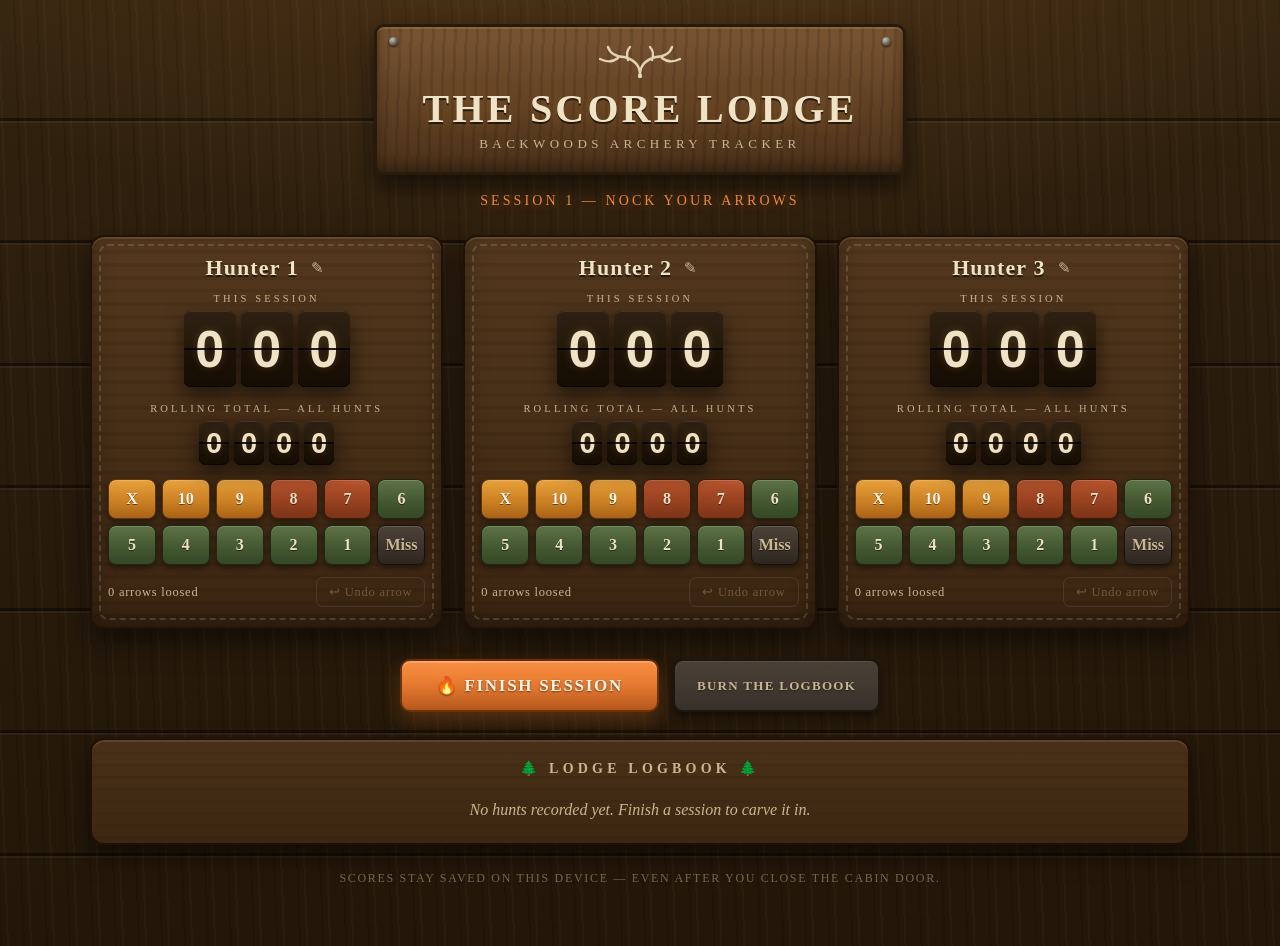
==== archery-scores.html @ 1d8eb969 "Add archery score tracker with flip-clock animation and cabin theme Single-file HTML app that record" ====
<!DOCTYPE html>
<html lang="en">
<head>
<meta charset="UTF-8">
<meta name="viewport" content="width=device-width, initial-scale=1.0">
<title>The Score Lodge — Archery Tracker</title>
<style>
  :root{
    --wood-dark:#2b1d12;
    --wood-mid:#4a3320;
    --wood-light:#6b4a2c;
    --plank:#3a2817;
    --cream:#f0e2c4;
    --cream-dim:#c9b791;
    --ember:#e0762e;
    --ember-hot:#ff9243;
    --pine:#4a5d3a;
    --pine-light:#6d8556;
    --leather:#241a11;
    --card-face:#1c130b;
    --card-face-2:#120c06;
    --serif:Georgia,"Times New Roman",serif;
    --digits:"Helvetica Neue",Helvetica,Arial,sans-serif;
  }
  *{margin:0;padding:0;box-sizing:border-box;-webkit-tap-highlight-color:transparent;}

  body{
    min-height:100vh;
    font-family:var(--serif);
    color:var(--cream);
    background:
      /* soft cabin lamplight */
      radial-gradient(1200px 500px at 50% -100px, rgba(255,170,80,.14), transparent 70%),
      /* plank seams */
      repeating-linear-gradient(180deg,
        transparent 0 118px,
        rgba(0,0,0,.45) 118px 121px,
        rgba(255,220,160,.05) 121px 123px,
        transparent 123px 240px,
        rgba(0,0,0,.45) 240px 243px,
        rgba(255,220,160,.05) 243px 245px),
      /* grain streaks */
      repeating-linear-gradient(88deg,
        rgba(0,0,0,.12) 0 2px, transparent 2px 7px,
        rgba(255,200,120,.03) 7px 9px, transparent 9px 23px),
      linear-gradient(180deg,#33230f,#2a1c0d 40%,#221708);
    padding:24px 16px 60px;
  }

  .lodge{max-width:1100px;margin:0 auto;}

  /* ============ header ============ */
  header{text-align:center;margin-bottom:26px;position:relative;}
  .sign{
    display:inline-block;
    padding:18px 46px 20px;
    background:
      repeating-linear-gradient(92deg, rgba(0,0,0,.10) 0 3px, transparent 3px 11px),
      linear-gradient(180deg,#7a5533,#5d3f22 60%,#4c3119);
    border:3px solid #2a1a0b;
    border-radius:10px;
    box-shadow:
      0 2px 0 rgba(255,220,160,.15) inset,
      0 -6px 14px rgba(0,0,0,.35) inset,
      0 12px 24px rgba(0,0,0,.55);
    position:relative;
  }
  .sign::before,.sign::after{ /* nail heads */
    content:"";position:absolute;top:10px;width:9px;height:9px;border-radius:50%;
    background:radial-gradient(circle at 35% 30%,#c9c2b4,#5d574c 60%,#26221b);
    box-shadow:0 1px 2px rgba(0,0,0,.7);
  }
  .sign::before{left:12px;} .sign::after{right:12px;}
  .sign h1{
    font-size:clamp(26px,5vw,40px);
    letter-spacing:.08em;
    text-transform:uppercase;
    color:var(--cream);
    text-shadow:0 2px 0 rgba(0,0,0,.6),0 0 22px rgba(255,160,60,.25);
    font-weight:700;
  }
  .sign .sub{
    margin-top:4px;font-size:13px;letter-spacing:.34em;text-transform:uppercase;
    color:var(--cream-dim);
  }
  .antlers{display:block;margin:0 auto 6px;width:120px;height:34px;opacity:.9;}

  .session-banner{
    margin:18px auto 0;font-size:14px;letter-spacing:.22em;text-transform:uppercase;
    color:var(--ember-hot);text-shadow:0 0 12px rgba(224,118,46,.4);
  }

  /* ============ archer cards ============ */
  .range{
    display:grid;
    grid-template-columns:repeat(auto-fit,minmax(300px,1fr));
    gap:20px;
  }
  .archer{
    background:
      repeating-linear-gradient(180deg, rgba(0,0,0,.07) 0 4px, transparent 4px 13px),
      linear-gradient(180deg,#54381e,#452d16 55%,#3b2612);
    border:2px solid #201206;
    border-radius:14px;
    box-shadow:
      0 2px 0 rgba(255,220,160,.14) inset,
      0 -10px 22px rgba(0,0,0,.35) inset,
      0 14px 28px rgba(0,0,0,.5);
    padding:18px 16px 20px;
    position:relative;
    overflow:hidden;
  }
  .archer::before{ /* rope trim */
    content:"";position:absolute;inset:7px;border:2px dashed rgba(240,226,196,.16);
    border-radius:9px;pointer-events:none;
  }

  .archer-name{
    display:flex;align-items:center;justify-content:center;gap:8px;
    margin-bottom:12px;
  }
  .archer-name h2{
    font-size:22px;letter-spacing:.05em;color:var(--cream);
    text-shadow:0 2px 0 rgba(0,0,0,.55);
    max-width:75%;overflow:hidden;text-overflow:ellipsis;white-space:nowrap;
  }
  .rename{
    background:none;border:none;cursor:pointer;font-size:15px;color:var(--cream-dim);
    padding:4px;border-radius:6px;transition:color .2s, transform .2s;
  }
  .rename:hover{color:var(--ember-hot);transform:rotate(-12deg) scale(1.15);}

  .label{
    text-align:center;font-size:10.5px;letter-spacing:.30em;text-transform:uppercase;
    color:var(--cream-dim);margin-bottom:7px;
  }
  .label .tally{color:var(--ember-hot);letter-spacing:.1em;}

  /* ============ flip counters ============ */
  .flip-counter{
    display:flex;justify-content:center;gap:5px;
    filter:drop-shadow(0 8px 10px rgba(0,0,0,.55));
  }
  .flip-counter.big{--dw:52px;--dh:76px;--dfs:52px;margin-bottom:16px;}
  .flip-counter.small{--dw:30px;--dh:44px;--dfs:29px;margin-bottom:14px;}

  .flip-digit{
    position:relative;
    width:var(--dw);height:var(--dh);
    font-family:var(--digits);font-weight:700;font-size:var(--dfs);
    font-variant-numeric:tabular-nums;
    perspective:340px;
    border-radius:7px;
    background:#000;
  }
  .flip-digit::after{ /* hinge slot */
    content:"";position:absolute;left:0;right:0;top:50%;height:2px;margin-top:-1px;
    background:rgba(0,0,0,.85);z-index:10;border-radius:1px;
    box-shadow:0 1px 0 rgba(255,235,200,.06);
  }
  .fd-half{
    position:absolute;left:0;width:100%;height:50%;overflow:hidden;
    color:var(--cream);
    backface-visibility:hidden;
    -webkit-backface-visibility:hidden;
  }
  .fd-half .fd-num{
    position:absolute;left:0;width:100%;height:var(--dh);
    line-height:var(--dh);text-align:center;
    text-shadow:0 0 10px rgba(255,190,110,.18);
  }
  .fd-top{
    top:0;border-radius:7px 7px 0 0;
    background:linear-gradient(180deg,#2e2114,#241809);
    box-shadow:0 1px 0 rgba(255,235,200,.10) inset;
  }
  .fd-top .fd-num{top:0;}
  .fd-bottom{
    bottom:0;border-radius:0 0 7px 7px;
    background:linear-gradient(180deg,#1d1206,#150d04);
    box-shadow:0 -1px 0 rgba(0,0,0,.6) inset,0 2px 0 rgba(0,0,0,.4) inset;
  }
  .fd-bottom .fd-num{top:-100%;}

  .fd-flip-top,.fd-flip-bottom{z-index:5;}
  .fd-flip-top{
    top:0;border-radius:7px 7px 0 0;
    background:linear-gradient(180deg,#2e2114,#241809);
    transform-origin:center bottom;
    animation:fdTop .32s ease-in forwards;
  }
  .fd-flip-top .fd-num{top:0;}
  .fd-flip-top::before{ /* darkens as it folds */
    content:"";position:absolute;inset:0;background:rgba(0,0,0,0);
    animation:fdShadeTop .32s ease-in forwards;
  }
  .fd-flip-bottom{
    bottom:0;border-radius:0 0 7px 7px;
    background:linear-gradient(180deg,#1d1206,#150d04);
    transform-origin:center top;
    transform:rotateX(90deg);
    animation:fdBottom .36s cubic-bezier(.34,1.45,.62,1) .30s forwards;
  }
  .fd-flip-bottom .fd-num{top:-100%;}
  .fd-flip-bottom::before{ /* highlight sweep as it lands */
    content:"";position:absolute;inset:0;background:rgba(255,225,170,.28);
    animation:fdShadeBottom .36s ease-out .30s forwards;
  }
  @keyframes fdTop{to{transform:rotateX(-90deg);}}
  @keyframes fdBottom{to{transform:rotateX(0deg);}}
  @keyframes fdShadeTop{to{background:rgba(0,0,0,.55);}}
  @keyframes fdShadeBottom{from{background:rgba(255,225,170,.28);}to{background:rgba(255,225,170,0);}}

  .flip-digit.bump{animation:fdBump .38s ease;}
  @keyframes fdBump{35%{transform:translateY(2px) scale(.985);}70%{transform:translateY(-1px);}}

  /* ============ arrow buttons ============ */
  .quiver{
    display:grid;grid-template-columns:repeat(6,1fr);gap:6px;margin-bottom:12px;
  }
  .arrow-btn{
    font-family:var(--serif);font-size:16px;font-weight:700;
    padding:10px 0;border-radius:8px;cursor:pointer;color:var(--cream);
    background:linear-gradient(180deg,#5d7346,#425630 60%,#364826);
    border:1px solid #1d2a12;
    box-shadow:0 1px 0 rgba(255,255,255,.16) inset,0 3px 6px rgba(0,0,0,.45);
    transition:transform .08s, filter .15s;
    text-shadow:0 1px 0 rgba(0,0,0,.5);
  }
  .arrow-btn:hover{filter:brightness(1.18);}
  .arrow-btn:active{transform:translateY(2px);box-shadow:0 1px 0 rgba(255,255,255,.1) inset,0 1px 2px rgba(0,0,0,.45);}
  .arrow-btn.gold{
    background:linear-gradient(180deg,#e8a13c,#c97e22 60%,#a96317);
    border-color:#5e3608;color:#fff8e8;
  }
  .arrow-btn.red{
    background:linear-gradient(180deg,#b8552e,#95401f 60%,#7c3418);
    border-color:#431a09;
  }
  .arrow-btn.miss{
    background:linear-gradient(180deg,#4c4238,#3a322a 60%,#2e2720);
    border-color:#17120d;color:var(--cream-dim);
  }

  .card-foot{
    display:flex;justify-content:space-between;align-items:center;gap:8px;
    font-size:12.5px;color:var(--cream-dim);letter-spacing:.06em;
  }
  .undo{
    font-family:var(--serif);font-size:12.5px;letter-spacing:.06em;
    background:none;border:1px solid rgba(240,226,196,.3);color:var(--cream-dim);
    border-radius:7px;padding:6px 12px;cursor:pointer;transition:all .2s;
  }
  .undo:hover{color:var(--cream);border-color:var(--ember);background:rgba(224,118,46,.12);}
  .undo:disabled{opacity:.35;cursor:default;background:none;border-color:rgba(240,226,196,.3);color:var(--cream-dim);}

  /* ============ campfire controls ============ */
  .controls{display:flex;justify-content:center;gap:14px;margin:30px 0 26px;flex-wrap:wrap;}
  .big-btn{
    font-family:var(--serif);font-size:17px;font-weight:700;letter-spacing:.1em;
    text-transform:uppercase;color:#fff6e6;cursor:pointer;
    padding:14px 34px;border-radius:10px;
    background:linear-gradient(180deg,var(--ember-hot),var(--ember) 55%,#b4571d);
    border:2px solid #6e3208;
    box-shadow:0 2px 0 rgba(255,255,255,.25) inset,0 8px 18px rgba(224,118,46,.35),0 6px 12px rgba(0,0,0,.5);
    text-shadow:0 1px 2px rgba(0,0,0,.5);
    transition:transform .1s, filter .2s;
  }
  .big-btn:hover{filter:brightness(1.1);}
  .big-btn:active{transform:translateY(2px);}
  .big-btn.ghost{
    background:linear-gradient(180deg,#4c4238,#38302a);
    border-color:#1c1712;box-shadow:0 1px 0 rgba(255,255,255,.1) inset,0 5px 10px rgba(0,0,0,.45);
    color:var(--cream-dim);font-size:13px;padding:12px 22px;
  }
  .big-btn.ghost:hover{color:var(--cream);}

  /* ============ log book ============ */
  .logbook{
    background:
      repeating-linear-gradient(180deg, rgba(0,0,0,.06) 0 3px, transparent 3px 12px),
      linear-gradient(180deg,#4a3018,#3c2712);
    border:2px solid #1e1005;border-radius:14px;
    box-shadow:0 2px 0 rgba(255,220,160,.12) inset,0 12px 24px rgba(0,0,0,.5);
    padding:20px 22px;
  }
  .logbook h3{
    text-align:center;font-size:14px;letter-spacing:.3em;text-transform:uppercase;
    color:var(--cream-dim);margin-bottom:14px;
  }
  .logbook table{width:100%;border-collapse:collapse;font-size:14.5px;}
  .logbook th{
    font-size:10.5px;letter-spacing:.2em;text-transform:uppercase;color:var(--cream-dim);
    text-align:left;padding:6px 8px;border-bottom:1px solid rgba(240,226,196,.2);
    font-weight:400;
  }
  .logbook th.num,.logbook td.num{text-align:right;font-variant-numeric:tabular-nums;}
  .logbook td{padding:8px;border-bottom:1px dashed rgba(240,226,196,.12);color:var(--cream);}
  .logbook tr.total-row td{
    border-bottom:none;border-top:2px solid rgba(240,226,196,.3);
    color:var(--ember-hot);font-weight:700;padding-top:10px;
  }
  .logbook .best{color:var(--ember-hot);}
  .empty-log{text-align:center;color:var(--cream-dim);font-style:italic;padding:10px 0 4px;}

  footer{
    text-align:center;margin-top:26px;font-size:12px;letter-spacing:.14em;
    color:rgba(240,226,196,.4);text-transform:uppercase;
  }

  /* fresh-session row flash */
  @keyframes logFlash{from{background:rgba(224,118,46,.25);}to{background:transparent;}}
  tr.fresh td{animation:logFlash 1.6s ease-out;}

  @media (max-width:700px){
    .flip-counter.big{--dw:46px;--dh:68px;--dfs:46px;}
    .sign{padding:14px 28px 16px;}
  }
</style>
</head>
<body>
<div class="lodge">

  <header>
    <div class="sign">
      <svg class="antlers" viewBox="0 0 120 34" fill="none" stroke="#f0e2c4" stroke-width="2.4" stroke-linecap="round" opacity=".85">
        <path d="M60 30 C60 18 52 14 44 12 M48 15 C46 9 47 5 50 2 M44 12 C36 12 30 8 28 2 M38 13 C33 17 26 17 20 14"/>
        <path d="M60 30 C60 18 68 14 76 12 M72 15 C74 9 73 5 70 2 M76 12 C84 12 90 8 92 2 M82 13 C87 17 94 17 100 14"/>
        <circle cx="60" cy="31" r="2.2" fill="#f0e2c4" stroke="none"/>
      </svg>
      <h1>The Score Lodge</h1>
      <div class="sub">Backwoods Archery Tracker</div>
    </div>
    <div class="session-banner" id="sessionBanner">Session 1 &mdash; Nock your arrows</div>
  </header>

  <main class="range" id="range"><!-- archer cards injected here --></main>

  <div class="controls">
    <button class="big-btn" id="finishBtn">&#128293; Finish Session</button>
    <button class="big-btn ghost" id="resetBtn">Burn the Logbook</button>
  </div>

  <section class="logbook">
    <h3>&#127794; Lodge Logbook &#127794;</h3>
    <div id="logbookBody"></div>
  </section>

  <footer>Scores stay saved on this device &mdash; even after you close the cabin door.</footer>
</div>

<script>
(function(){
  "use strict";

  /* ---------------- storage ---------------- */
  var KEY = "score-lodge-v1";
  var state = load();

  function defaultState(){
    return {
      names:["Hunter 1","Hunter 2","Hunter 3"],
      current:[[],[],[]],            // arrow values for the in-progress session
      history:[]                     // {date:"...", scores:[a,b,c]}
    };
  }
  function load(){
    try{
      var raw = localStorage.getItem(KEY);
      if(!raw) return defaultState();
      var s = JSON.parse(raw);
      if(!s || !Array.isArray(s.names) || s.names.length!==3) return defaultState();
      if(!Array.isArray(s.current) || s.current.length!==3) s.current=[[],[],[]];
      if(!Array.isArray(s.history)) s.history=[];
      return s;
    }catch(e){ return defaultState(); }
  }
  function save(){
    try{ localStorage.setItem(KEY, JSON.stringify(state)); }catch(e){}
  }

  function sum(arr){ var t=0; for(var i=0;i<arr.length;i++) t+=arr[i]; return t; }
  function sessionScore(i){ return sum(state.current[i]); }
  function historyTotal(i){
    var t=0;
    for(var h=0;h<state.history.length;h++) t+=state.history[h].scores[i];
    return t;
  }
  function rollingTotal(i){ return historyTotal(i)+sessionScore(i); }

  /* ---------------- flip digits ---------------- */
  function FlipDigit(parent){
    this.el = document.createElement("div");
    this.el.className = "flip-digit";
    this.el.innerHTML =
      '<div class="fd-half fd-top"><div class="fd-num">0</div></div>'+
      '<div class="fd-half fd-bottom"><div class="fd-num">0</div></div>';
    this.top = this.el.children[0].firstChild;
    this.bottom = this.el.children[1].firstChild;
    this.value = "0";
    this._temps = [];
    parent.appendChild(this.el);
  }
  FlipDigit.prototype.set = function(v, animate){
    v = String(v);
    if(v === this.value) return;
    var old = this.value;
    this.value = v;
    if(!animate){
      this.top.textContent = v;
      this.bottom.textContent = v;
      return;
    }
    // clear any in-flight flip so rapid taps stay clean
    for(var i=0;i<this._temps.length;i++){
      if(this._temps[i].parentNode) this._temps[i].parentNode.removeChild(this._temps[i]);
    }
    this._temps.length = 0;

    var flipTop = document.createElement("div");
    flipTop.className = "fd-half fd-flip-top";
    flipTop.innerHTML = '<div class="fd-num">'+old+'</div>';

    var flipBottom = document.createElement("div");
    flipBottom.className = "fd-half fd-flip-bottom";
    flipBottom.innerHTML = '<div class="fd-num">'+v+'</div>';

    // new number waits behind the folding flap
    this.top.textContent = v;

    this.el.appendChild(flipTop);
    this.el.appendChild(flipBottom);
    this._temps.push(flipTop, flipBottom);

    var self = this;
    flipBottom.addEventListener("animationend", function done(){
      flipBottom.removeEventListener("animationend", done);
      self.bottom.textContent = self.value;
      if(flipTop.parentNode) flipTop.parentNode.removeChild(flipTop);
      if(flipBottom.parentNode) flipBottom.parentNode.removeChild(flipBottom);
      var k = self._temps.indexOf(flipTop); if(k>-1) self._temps.splice(k,1);
      k = self._temps.indexOf(flipBottom); if(k>-1) self._temps.splice(k,1);
    });

    this.el.classList.remove("bump");
    void this.el.offsetWidth;
    this.el.classList.add("bump");
  };

  function FlipCounter(parent, digits, cssClass){
    this.el = document.createElement("div");
    this.el.className = "flip-counter "+cssClass;
    this.digits = [];
    for(var i=0;i<digits;i++) this.digits.push(new FlipDigit(this.el));
    parent.appendChild(this.el);
    this._value = 0;
  }
  FlipCounter.prototype.set = function(value, animate){
    this._value = value;
    var str = String(Math.max(0, Math.floor(value)));
    // grow if the score outruns the dial
    while(str.length > this.digits.length){
      var d = new FlipDigit(this.el);
      this.el.insertBefore(d.el, this.el.firstChild);
      this.digits.unshift(d);
    }
    while(str.length < this.digits.length) str = "0"+str;
    for(var i=0;i<str.length;i++){
      var ch = str.charAt(i);
      var digit = this.digits[i];
      if(digit.value !== ch){
        (function(dg, c, delay, anim){
          if(anim && delay>0) setTimeout(function(){ dg.set(c, true); }, delay);
          else dg.set(c, anim);
        })(digit, ch, (str.length-1-i)*55, animate);
      }
    }
  };

  /* ---------------- build cards ---------------- */
  var ARROWS = [
    {label:"X",  val:10, cls:"gold"},
    {label:"10", val:10, cls:"gold"},
    {label:"9",  val:9,  cls:"gold"},
    {label:"8",  val:8,  cls:"red"},
    {label:"7",  val:7,  cls:"red"},
    {label:"6",  val:6,  cls:""},
    {label:"5",  val:5,  cls:""},
    {label:"4",  val:4,  cls:""},
    {label:"3",  val:3,  cls:""},
    {label:"2",  val:2,  cls:""},
    {label:"1",  val:1,  cls:""},
    {label:"Miss", val:0, cls:"miss"}
  ];

  var range = document.getElementById("range");
  var cards = [];

  for(var a=0;a<3;a++){
    (function(idx){
      var card = document.createElement("section");
      card.className = "archer";

      var nameRow = document.createElement("div");
      nameRow.className = "archer-name";
      var h2 = document.createElement("h2");
      h2.textContent = state.names[idx];
      var renameBtn = document.createElement("button");
      renameBtn.className = "rename";
      renameBtn.title = "Rename archer";
      renameBtn.innerHTML = "&#9998;";
      renameBtn.addEventListener("click", function(){
        var n = prompt("Carve a new name into the plaque:", state.names[idx]);
        if(n && n.trim()){
          state.names[idx] = n.trim().slice(0,20);
          h2.textContent = state.names[idx];
          save(); renderLog();
        }
      });
      nameRow.appendChild(h2);
      nameRow.appendChild(renameBtn);
      card.appendChild(nameRow);

      var lbl1 = document.createElement("div");
      lbl1.className = "label";
      lbl1.textContent = "This Session";
      card.appendChild(lbl1);
      var big = new FlipCounter(card, 3, "big");

      var lbl2 = document.createElement("div");
      lbl2.className = "label";
      lbl2.innerHTML = 'Rolling Total &mdash; All Hunts';
      card.appendChild(lbl2);
      var small = new FlipCounter(card, 4, "small");

      var quiver = document.createElement("div");
      quiver.className = "quiver";
      ARROWS.forEach(function(ar){
        var b = document.createElement("button");
        b.className = "arrow-btn "+ar.cls;
        b.textContent = ar.label;
        b.addEventListener("click", function(){
          state.current[idx].push(ar.val);
          save();
          refreshCard(idx, true);
        });
        quiver.appendChild(b);
      });
      card.appendChild(quiver);

      var foot = document.createElement("div");
      foot.className = "card-foot";
      var arrowCount = document.createElement("span");
      var undo = document.createElement("button");
      undo.className = "undo";
      undo.innerHTML = "&#8617; Undo arrow";
      undo.addEventListener("click", function(){
        if(state.current[idx].length){
          state.current[idx].pop();
          save();
          refreshCard(idx, true);
        }
      });
      foot.appendChild(arrowCount);
      foot.appendChild(undo);
      card.appendChild(foot);

      range.appendChild(card);
      cards.push({big:big, small:small, arrowCount:arrowCount, undo:undo});
    })(a);
  }

  function refreshCard(i, animate){
    var c = cards[i];
    c.big.set(sessionScore(i), animate);
    c.small.set(rollingTotal(i), animate);
    var n = state.current[i].length;
    c.arrowCount.textContent = n+" arrow"+(n===1?"":"s")+" loosed";
    c.undo.disabled = n===0;
  }

  /* ---------------- session banner + logbook ---------------- */
  var banner = document.getElementById("sessionBanner");
  function renderBanner(){
    banner.innerHTML = "Session "+(state.history.length+1)+" &mdash; Nock your arrows";
  }

  var logBody = document.getElementById("logbookBody");
  function renderLog(freshIndex){
    if(!state.history.length){
      logBody.innerHTML = '<div class="empty-log">No hunts recorded yet. Finish a session to carve it in.</div>';
      return;
    }
    var html = '<table><thead><tr><th>Hunt</th><th>Date</th>';
    for(var i=0;i<3;i++) html += '<th class="num">'+esc(state.names[i])+'</th>';
    html += '</tr></thead><tbody>';
    for(var h=state.history.length-1; h>=0; h--){
      var s = state.history[h];
      var best = Math.max(s.scores[0], s.scores[1], s.scores[2]);
      html += '<tr'+(h===freshIndex?' class="fresh"':'')+'><td>#'+(h+1)+'</td><td>'+esc(s.date)+'</td>';
      for(var j=0;j<3;j++){
        var cls = (s.scores[j]===best && best>0) ? "num best" : "num";
        html += '<td class="'+cls+'">'+s.scores[j]+'</td>';
      }
      html += '</tr>';
    }
    html += '<tr class="total-row"><td colspan="2">Rolling Total</td>';
    for(var k=0;k<3;k++) html += '<td class="num">'+historyTotal(k)+'</td>';
    html += '</tr></tbody></table>';
    logBody.innerHTML = html;
  }
  function esc(s){
    return String(s).replace(/&/g,"&amp;").replace(/</g,"&lt;").replace(/>/g,"&gt;");
  }

  /* ---------------- controls ---------------- */
  document.getElementById("finishBtn").addEventListener("click", function(){
    var any = state.current[0].length || state.current[1].length || state.current[2].length;
    if(!any){ alert("No arrows loosed yet — nothing to log."); return; }
    var d = new Date();
    state.history.push({
      date: d.toLocaleDateString(undefined,{month:"short",day:"numeric"}) +
            " " + d.toLocaleTimeString(undefined,{hour:"numeric",minute:"2-digit"}),
      scores:[sessionScore(0), sessionScore(1), sessionScore(2)]
    });
    state.current = [[],[],[]];
    save();
    for(var i=0;i<3;i++) refreshCard(i, true);
    renderBanner();
    renderLog(state.history.length-1);
  });

  document.getElementById("resetBtn").addEventListener("click", function(){
    if(confirm("Burn the logbook? All sessions, totals and names go up in smoke.")){
      state = defaultState();
      save();
      location.reload();
    }
  });

  /* ---------------- first paint ---------------- */
  for(var i0=0;i0<3;i0++) refreshCard(i0, false);
  renderBanner();
  renderLog();
})();
</script>
</body>
</html>
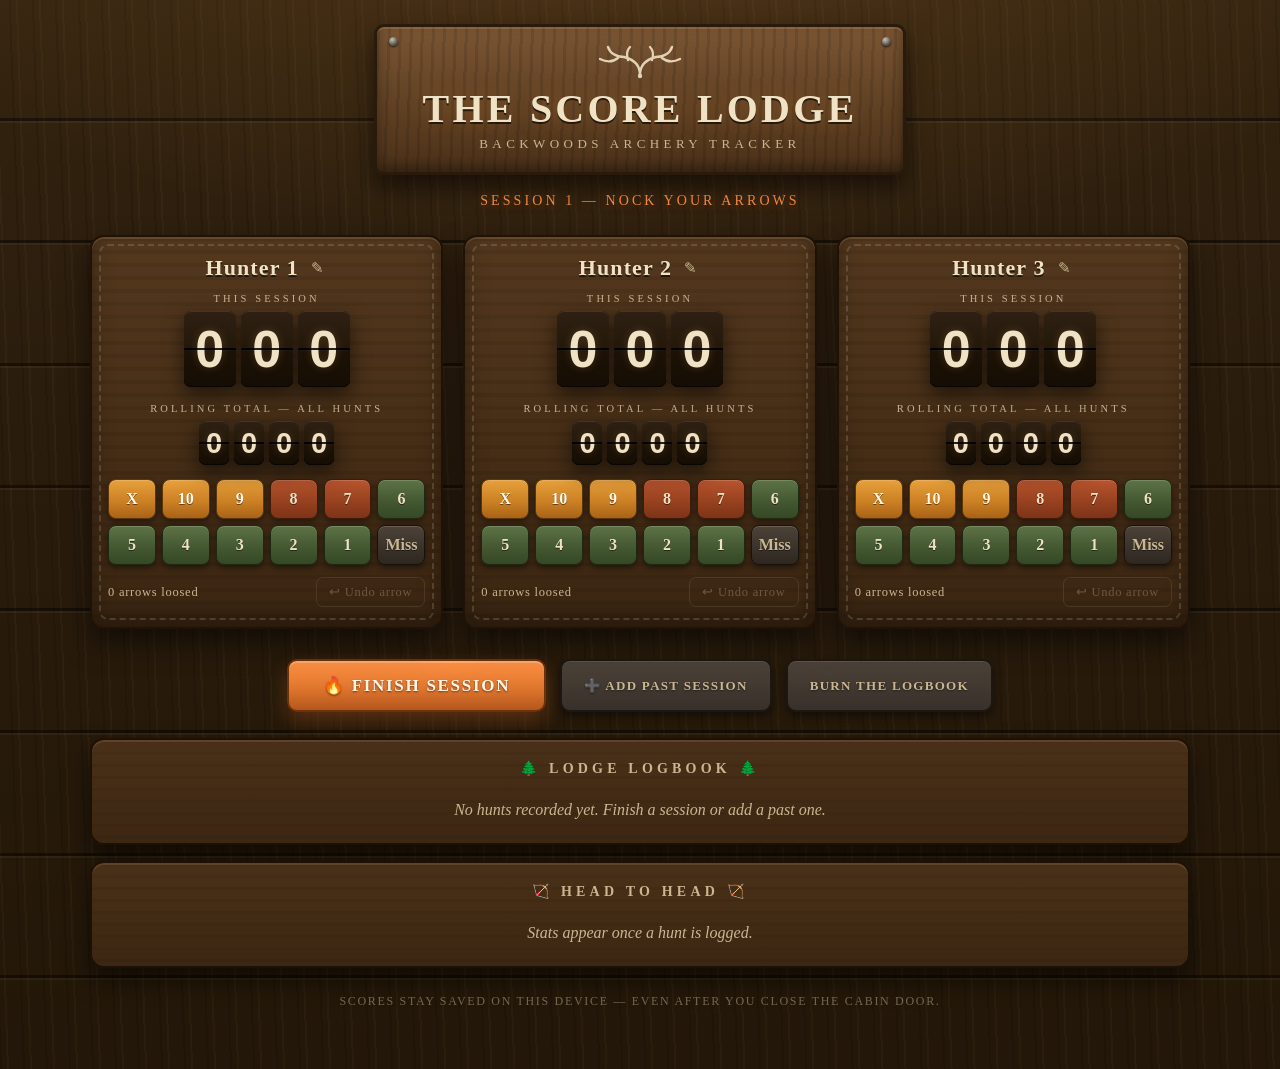
==== commit 5e41a01e: "Add per-session detail view, manual session entry, and head-to-head stats Sessions now record which " ====
--- a/archery-scores.html
+++ b/archery-scores.html
@@ -283,6 +283,7 @@
     border:2px solid #1e1005;border-radius:14px;
     box-shadow:0 2px 0 rgba(255,220,160,.12) inset,0 12px 24px rgba(0,0,0,.5);
     padding:20px 22px;
+    margin-bottom:16px;
   }
   .logbook h3{
     text-align:center;font-size:14px;letter-spacing:.3em;text-transform:uppercase;
@@ -301,7 +302,74 @@
     color:var(--ember-hot);font-weight:700;padding-top:10px;
   }
   .logbook .best{color:var(--ember-hot);}
+  .logbook td.sat{color:rgba(240,226,196,.32);font-weight:700;}
   .empty-log{text-align:center;color:var(--cream-dim);font-style:italic;padding:10px 0 4px;}
+
+  .logbook tr.hunt-row{cursor:pointer;}
+  .logbook tr.hunt-row:hover td{background:rgba(255,200,120,.06);}
+  .logbook tr.hunt-row.open td{background:rgba(0,0,0,.2);border-bottom:none;}
+  .hint{
+    text-align:center;font-size:11px;color:rgba(240,226,196,.45);
+    letter-spacing:.08em;margin-top:10px;font-style:italic;
+  }
+
+  /* session detail (expanded row) */
+  tr.detail-row td{
+    background:rgba(0,0,0,.2);padding:4px 12px 14px;
+    border-bottom:1px solid rgba(240,226,196,.3);
+  }
+  .d-line{
+    padding:7px 0 6px;border-bottom:1px dashed rgba(240,226,196,.12);
+    font-size:14px;line-height:1.55;color:var(--cream);
+  }
+  .d-line:last-of-type{border-bottom:none;}
+  .d-line .sat-out{color:var(--cream-dim);font-style:italic;}
+  .chips{display:flex;flex-wrap:wrap;gap:5px;margin-top:5px;}
+  .chip{
+    font-family:var(--digits);font-size:12.5px;font-weight:700;
+    min-width:26px;height:26px;line-height:24px;text-align:center;
+    border-radius:6px;border:1px solid rgba(0,0,0,.55);
+    background:#efe6cf;color:#181008;padding:0 4px;
+  }
+  .chip.c-gold{background:#e8a13c;}
+  .chip.c-red{background:#b8552e;color:#fff;}
+  .chip.c-blue{background:#3b6ea5;color:#fff;}
+  .chip.c-black{background:#1c130b;color:#f0e2c4;border-color:rgba(240,226,196,.3);}
+  .chip.c-miss{background:#595044;color:#e8ddc4;}
+  .del-session{
+    display:block;margin:12px auto 2px;
+    font-family:var(--serif);font-size:13px;letter-spacing:.04em;
+    background:none;border:1px solid #c25b3a;color:#e0876a;
+    border-radius:8px;padding:8px 16px;cursor:pointer;transition:all .2s;
+  }
+  .del-session:hover{background:rgba(194,91,58,.15);color:#ffb397;}
+
+  /* add past session form */
+  .add-form{
+    margin-top:16px;padding:14px 12px;
+    border:2px dashed rgba(240,226,196,.35);border-radius:10px;
+    background:rgba(0,0,0,.15);
+  }
+  .add-form .af-title{
+    font-size:11px;letter-spacing:.26em;text-transform:uppercase;
+    color:var(--cream-dim);text-align:center;margin-bottom:11px;
+  }
+  .af-row{
+    display:flex;align-items:center;justify-content:space-between;gap:10px;
+    margin-bottom:8px;
+  }
+  .af-row label{
+    font-size:15px;color:var(--cream);flex:1;min-width:0;
+    overflow:hidden;text-overflow:ellipsis;white-space:nowrap;
+  }
+  .af-row input{
+    width:150px;min-height:42px;font-family:var(--digits);font-size:17px;
+    font-weight:700;text-align:center;border:2px solid #1d1206;border-radius:8px;
+    background:#efe6cf;color:#181008;padding:4px 8px;
+  }
+  .af-row input::placeholder{color:rgba(24,16,8,.4);font-size:13px;font-weight:700;}
+  .af-actions{display:grid;grid-template-columns:1fr 1fr;gap:9px;margin-top:12px;}
+  .af-actions .big-btn{font-size:14px;padding:12px 10px;}
 
   footer{
     text-align:center;margin-top:26px;font-size:12px;letter-spacing:.14em;
@@ -338,12 +406,29 @@
 
   <div class="controls">
     <button class="big-btn" id="finishBtn">&#128293; Finish Session</button>
+    <button class="big-btn ghost" id="addBtn">&#10133; Add Past Session</button>
     <button class="big-btn ghost" id="resetBtn">Burn the Logbook</button>
   </div>
 
   <section class="logbook">
     <h3>&#127794; Lodge Logbook &#127794;</h3>
     <div id="logbookBody"></div>
+    <div class="add-form" id="addForm" hidden>
+      <div class="af-title">Add a Past Session</div>
+      <div class="af-row"><label for="afDate">Date</label><input type="date" id="afDate"></div>
+      <div class="af-row"><label id="afL0" for="af0"></label><input type="number" id="af0" inputmode="numeric" min="0" placeholder="sat out"></div>
+      <div class="af-row"><label id="afL1" for="af1"></label><input type="number" id="af1" inputmode="numeric" min="0" placeholder="sat out"></div>
+      <div class="af-row"><label id="afL2" for="af2"></label><input type="number" id="af2" inputmode="numeric" min="0" placeholder="sat out"></div>
+      <div class="af-actions">
+        <button class="big-btn" id="afSave">Save Hunt</button>
+        <button class="big-btn ghost" id="afCancel">Cancel</button>
+      </div>
+    </div>
+  </section>
+
+  <section class="logbook">
+    <h3>&#127993; Head to Head &#127993;</h3>
+    <div id="statsBody"></div>
   </section>
 
   <footer>Scores stay saved on this device &mdash; even after you close the cabin door.</footer>
@@ -387,6 +472,16 @@
     return t;
   }
   function rollingTotal(i){ return historyTotal(i)+sessionScore(i); }
+  /* entries logged before participation tracking count everyone as shooting */
+  function shotIn(entry, i){ return entry.shot ? !!entry.shot[i] : true; }
+  function chipClass(v){
+    if(v>=9) return "c-gold";
+    if(v>=7) return "c-red";
+    if(v>=5) return "c-blue";
+    if(v>=3) return "c-black";
+    if(v>=1) return "";
+    return "c-miss";
+  }
 
   /* ---------------- flip digits ---------------- */
   function FlipDigit(parent){
@@ -514,7 +609,7 @@
         if(n && n.trim()){
           state.names[idx] = n.trim().slice(0,20);
           h2.textContent = state.names[idx];
-          save(); renderLog();
+          save(); renderLog(); renderStats(); syncAddFormNames();
         }
       });
       nameRow.appendChild(h2);
@@ -586,9 +681,11 @@
   }
 
   var logBody = document.getElementById("logbookBody");
+  var expandedH = -1;   // which logbook hunt is expanded
+
   function renderLog(freshIndex){
     if(!state.history.length){
-      logBody.innerHTML = '<div class="empty-log">No hunts recorded yet. Finish a session to carve it in.</div>';
+      logBody.innerHTML = '<div class="empty-log">No hunts recorded yet. Finish a session or add a past one.</div>';
       return;
     }
     var html = '<table><thead><tr><th>Hunt</th><th>Date</th>';
@@ -596,38 +693,207 @@
     html += '</tr></thead><tbody>';
     for(var h=state.history.length-1; h>=0; h--){
       var s = state.history[h];
-      var best = Math.max(s.scores[0], s.scores[1], s.scores[2]);
-      html += '<tr'+(h===freshIndex?' class="fresh"':'')+'><td>#'+(h+1)+'</td><td>'+esc(s.date)+'</td>';
+      var best = -1;
+      for(var b2=0;b2<3;b2++) if(shotIn(s,b2) && s.scores[b2]>best) best = s.scores[b2];
+      var rowCls = "hunt-row" + (h===freshIndex?" fresh":"") + (h===expandedH?" open":"");
+      html += '<tr class="'+rowCls+'" data-h="'+h+'"><td>#'+(h+1)+'</td><td>'+esc(s.date)+'</td>';
       for(var j=0;j<3;j++){
-        var cls = (s.scores[j]===best && best>0) ? "num best" : "num";
-        html += '<td class="'+cls+'">'+s.scores[j]+'</td>';
+        if(!shotIn(s,j)){
+          html += '<td class="num sat">&mdash;</td>';
+        }else{
+          var cls = (s.scores[j]===best && best>0) ? "num best" : "num";
+          html += '<td class="'+cls+'">'+s.scores[j]+'</td>';
+        }
       }
       html += '</tr>';
+      if(h===expandedH) html += detailRow(h);
     }
     html += '<tr class="total-row"><td colspan="2">Rolling Total</td>';
     for(var k=0;k<3;k++) html += '<td class="num">'+historyTotal(k)+'</td>';
     html += '</tr></tbody></table>';
+    html += '<div class="hint">Click a hunt to see its details</div>';
     logBody.innerHTML = html;
   }
+
+  function detailRow(h){
+    var s = state.history[h];
+    var html = '<tr class="detail-row"><td colspan="5">';
+    for(var i=0;i<3;i++){
+      html += '<div class="d-line"><b>'+esc(state.names[i])+'</b> &mdash; ';
+      if(!shotIn(s,i)){
+        html += '<span class="sat-out">sat this one out</span>';
+      }else{
+        html += '<span>'+s.scores[i]+' pts</span>';
+        var arrows = (s.arrows && s.arrows[i]) ? s.arrows[i] : null;
+        if(arrows && arrows.length){
+          var avg = (s.scores[i]/arrows.length).toFixed(1);
+          html += ' &middot; '+arrows.length+' arrow'+(arrows.length===1?'':'s')+' &middot; avg '+avg;
+          html += '<div class="chips">';
+          for(var a=0;a<arrows.length;a++){
+            var v = arrows[a];
+            html += '<span class="chip '+chipClass(v)+'">'+(v===0?'M':v)+'</span>';
+          }
+          html += '</div>';
+        }
+      }
+      html += '</div>';
+    }
+    html += '<button class="del-session" data-h="'+h+'">&#128465; Delete this hunt</button>';
+    html += '</td></tr>';
+    return html;
+  }
+
+  /* one delegated listener survives every re-render */
+  logBody.addEventListener("click", function(ev){
+    var del = ev.target.closest(".del-session");
+    if(del){
+      var hd = parseInt(del.getAttribute("data-h"), 10);
+      var entry = state.history[hd];
+      if(entry && confirm("Delete hunt #"+(hd+1)+" ("+entry.date+")? Its points come off the rolling totals.")){
+        state.history.splice(hd, 1);
+        expandedH = -1;
+        save();
+        for(var i=0;i<3;i++) refreshCard(i, true);
+        renderBanner();
+        renderLog();
+        renderStats();
+      }
+      return;
+    }
+    var row = ev.target.closest("tr.hunt-row");
+    if(row){
+      var h = parseInt(row.getAttribute("data-h"), 10);
+      expandedH = (expandedH===h) ? -1 : h;
+      renderLog();
+    }
+  });
+
   function esc(s){
     return String(s).replace(/&/g,"&amp;").replace(/</g,"&lt;").replace(/>/g,"&gt;");
   }
+
+  /* ---------------- head to head stats ---------------- */
+  var statsBody = document.getElementById("statsBody");
+  function renderStats(){
+    if(!state.history.length){
+      statsBody.innerHTML = '<div class="empty-log">Stats appear once a hunt is logged.</div>';
+      return;
+    }
+    var rows = [];
+    var bestAvg = -1;
+    for(var i=0;i<3;i++){
+      var hunts=0, best=0;
+      for(var h=0;h<state.history.length;h++){
+        var s = state.history[h];
+        if(shotIn(s,i)){
+          hunts++;
+          if(s.scores[i]>best) best = s.scores[i];
+        }
+      }
+      var total = historyTotal(i);
+      var avg = hunts ? total/hunts : 0;
+      if(hunts && avg>bestAvg) bestAvg = avg;
+      rows.push({hunts:hunts, total:total, avg:avg, best:best});
+    }
+    var html = '<table><thead><tr><th>Archer</th><th class="num">Hunts</th><th class="num">Points</th><th class="num">Avg/Hunt</th><th class="num">Best</th></tr></thead><tbody>';
+    for(var r=0;r<3;r++){
+      var d = rows[r];
+      var lead = (d.hunts && d.avg===bestAvg && bestAvg>0);
+      html += '<tr>'+
+        '<td>'+(lead?'&#127942; ':'')+esc(state.names[r])+'</td>'+
+        '<td class="num">'+d.hunts+'</td>'+
+        '<td class="num">'+d.total+'</td>'+
+        '<td class="num'+(lead?' best':'')+'">'+(d.hunts?d.avg.toFixed(1):'&mdash;')+'</td>'+
+        '<td class="num">'+(d.hunts?d.best:'&mdash;')+'</td>'+
+      '</tr>';
+    }
+    html += '</tbody></table>';
+    html += '<div class="hint">Avg/Hunt only counts hunts each archer shot &mdash; fair even when someone sits out</div>';
+    statsBody.innerHTML = html;
+  }
+
+  /* ---------------- add past session ---------------- */
+  var addForm = document.getElementById("addForm");
+  var addBtn = document.getElementById("addBtn");
+  var afInputs = [document.getElementById("af0"), document.getElementById("af1"), document.getElementById("af2")];
+  var afDate = document.getElementById("afDate");
+
+  function syncAddFormNames(){
+    for(var i=0;i<3;i++) document.getElementById("afL"+i).textContent = state.names[i];
+  }
+  function todayISO(){
+    var d = new Date();
+    return d.getFullYear()+"-"+String(d.getMonth()+1).padStart(2,"0")+"-"+String(d.getDate()).padStart(2,"0");
+  }
+  addBtn.addEventListener("click", function(){
+    var show = addForm.hidden;
+    addForm.hidden = !show;
+    if(show){
+      syncAddFormNames();
+      afDate.value = todayISO();
+      for(var i=0;i<3;i++) afInputs[i].value = "";
+      addForm.scrollIntoView({behavior:"smooth", block:"center"});
+    }
+  });
+  document.getElementById("afCancel").addEventListener("click", function(){
+    addForm.hidden = true;
+  });
+  document.getElementById("afSave").addEventListener("click", function(){
+    var scores=[], shot=[], any=false;
+    for(var i=0;i<3;i++){
+      var raw = afInputs[i].value.trim();
+      if(raw===""){
+        scores.push(0); shot.push(false);
+      }else{
+        var v = parseInt(raw, 10);
+        if(isNaN(v) || v<0){ alert("Score for "+state.names[i]+" must be 0 or more."); return; }
+        scores.push(v); shot.push(true); any=true;
+      }
+    }
+    if(!any){ alert("Enter a score for at least one archer — blank means they sat out."); return; }
+    var dateStr;
+    if(afDate.value){
+      var d = new Date(afDate.value+"T12:00:00");
+      var opts = {month:"short", day:"numeric"};
+      if(d.getFullYear() !== new Date().getFullYear()) opts.year = "numeric";
+      dateStr = d.toLocaleDateString(undefined, opts);
+    }else{
+      dateStr = new Date().toLocaleDateString(undefined,{month:"short",day:"numeric"});
+    }
+    state.history.push({date:dateStr, scores:scores, shot:shot, arrows:null});
+    addForm.hidden = true;
+    expandedH = -1;
+    save();
+    for(var c=0;c<3;c++) refreshCard(c, true);
+    renderBanner();
+    renderLog(state.history.length-1);
+    renderStats();
+  });
 
   /* ---------------- controls ---------------- */
   document.getElementById("finishBtn").addEventListener("click", function(){
     var any = state.current[0].length || state.current[1].length || state.current[2].length;
     if(!any){ alert("No arrows loosed yet — nothing to log."); return; }
     var d = new Date();
+    var shot = [], arrows = [];
+    for(var s0=0;s0<3;s0++){
+      shot.push(state.current[s0].length>0);
+      arrows.push(state.current[s0].slice());
+    }
     state.history.push({
       date: d.toLocaleDateString(undefined,{month:"short",day:"numeric"}) +
             " " + d.toLocaleTimeString(undefined,{hour:"numeric",minute:"2-digit"}),
-      scores:[sessionScore(0), sessionScore(1), sessionScore(2)]
+      scores:[sessionScore(0), sessionScore(1), sessionScore(2)],
+      shot: shot,
+      arrows: arrows
     });
     state.current = [[],[],[]];
+    expandedH = -1;
     save();
     for(var i=0;i<3;i++) refreshCard(i, true);
     renderBanner();
     renderLog(state.history.length-1);
+    renderStats();
   });
 
   document.getElementById("resetBtn").addEventListener("click", function(){
@@ -642,6 +908,8 @@
   for(var i0=0;i0<3;i0++) refreshCard(i0, false);
   renderBanner();
   renderLog();
+  renderStats();
+  syncAddFormNames();
 })();
 </script>
 </body>
